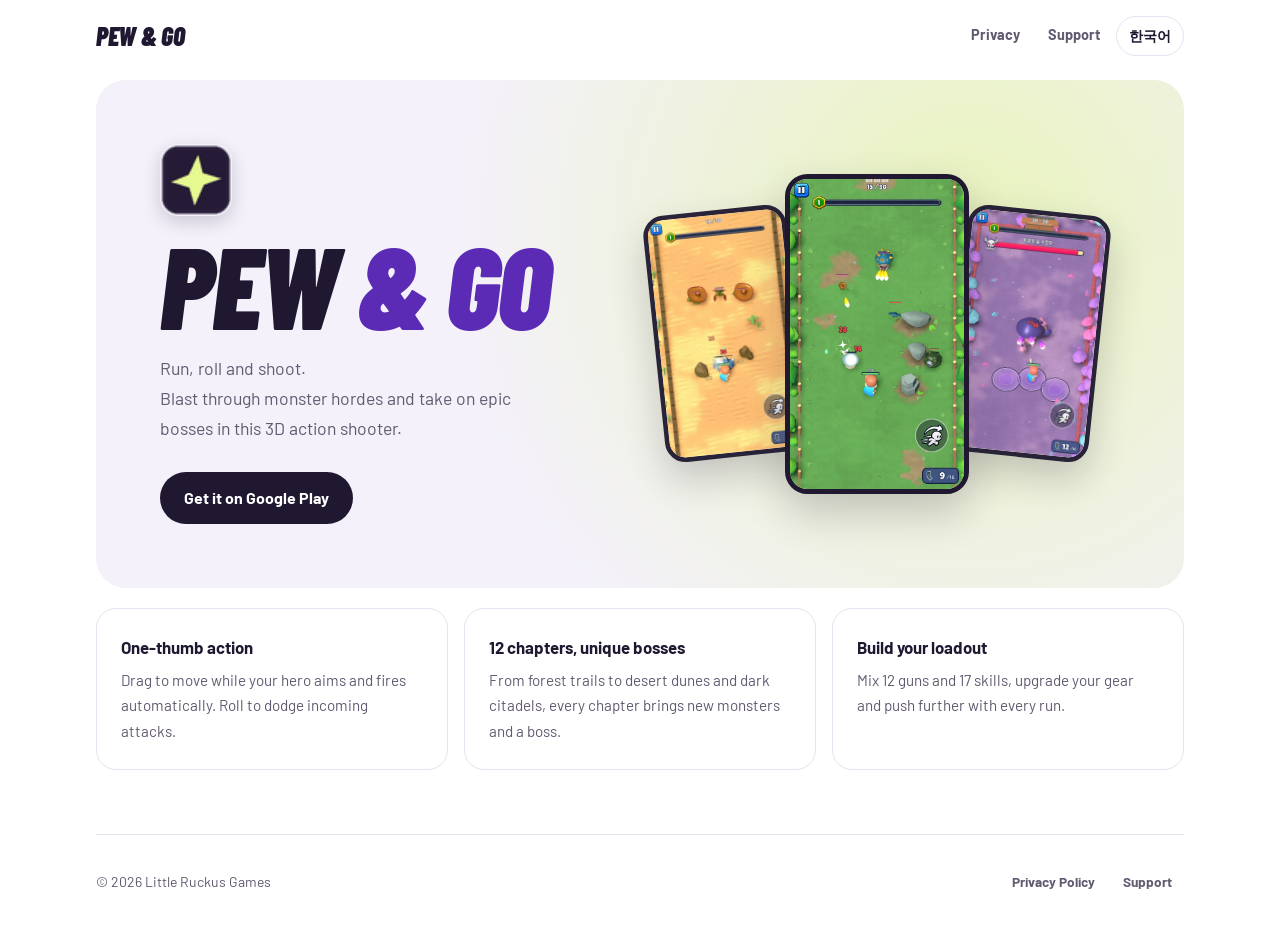
==== index.html @ d0fb1a33 "Add Pew & Go website English home, Korean home (/ko/, 빵야 퀘스트), bilingual privacy policy and support " ====
<!doctype html>
<html lang="en">
<head>
  <meta charset="utf-8">
  <meta name="viewport" content="width=device-width, initial-scale=1">
  <meta name="description" content="Run, roll and shoot your way through monster hordes in Pew &amp; Go, a 3D action shooter.">
  <link rel="canonical" href="https://pewandgo.mogako.xyz/">
  <link rel="alternate" hreflang="en" href="https://pewandgo.mogako.xyz/">
  <link rel="alternate" hreflang="ko" href="https://pewandgo.mogako.xyz/ko/">
  <link rel="icon" href="assets/icon.png" type="image/png">
  <link rel="stylesheet" href="assets/site.css">
  <title>Pew &amp; Go</title>
</head>
<body>
  <header class="site-header wrap">
    <a class="wordmark" href="./">Pew &amp; Go</a>
    <nav class="site-nav" aria-label="Main">
      <a href="privacy/">Privacy</a>
      <a href="support/">Support</a>
      <a class="lang-link" href="ko/" lang="ko" hreflang="ko">한국어</a>
    </nav>
  </header>

  <main class="wrap" id="main">
    <section class="hero" aria-labelledby="game-title">
      <div class="hero-copy">
        <img class="app-icon" src="assets/icon.png" width="88" height="88" alt="">
        <h1 class="game-title" id="game-title">Pew <span>&amp; Go</span></h1>
        <p class="hero-lead">Run, roll and shoot.<br>Blast through monster hordes and take on epic bosses in this 3D action shooter.</p>
        <a class="button" href="https://play.google.com/store/apps/details?id=com.littleruckus.pewandgo">
          Get it on Google Play
        </a>
      </div>

      <div class="hero-screens" aria-hidden="true">
        <img class="screen screen-side" src="assets/gameplay/cactus-dunes.webp" width="540" height="960" alt="">
        <img class="screen screen-main" src="assets/gameplay/monster-trail.webp" width="540" height="960" alt="">
        <img class="screen screen-side" src="assets/gameplay/amber-woods.webp" width="540" height="960" alt="">
      </div>
    </section>

    <section class="features" aria-label="Features">
      <article class="feature">
        <h2>One-thumb action</h2>
        <p>Drag to move while your hero aims and fires automatically. Roll to dodge incoming attacks.</p>
      </article>
      <article class="feature">
        <h2>12 chapters, unique bosses</h2>
        <p>From forest trails to desert dunes and dark citadels, every chapter brings new monsters and a boss.</p>
      </article>
      <article class="feature">
        <h2>Build your loadout</h2>
        <p>Mix 12 guns and 17 skills, upgrade your gear and push further with every run.</p>
      </article>
    </section>
  </main>

  <footer class="site-footer wrap">
    <p>© 2026 Little Ruckus Games</p>
    <nav class="site-nav" aria-label="Footer">
      <a href="privacy/">Privacy Policy</a>
      <a href="support/">Support</a>
    </nav>
  </footer>
</body>
</html>
---- assets/site.css ----
@font-face {
  font-family: Barlow;
  src: url("fonts/barlow-regular.woff2") format("woff2");
  font-weight: 400;
  font-display: swap;
}

@font-face {
  font-family: Barlow;
  src: url("fonts/barlow-bold.woff2") format("woff2");
  font-weight: 700;
  font-display: swap;
}

@font-face {
  font-family: "Barlow Condensed";
  src: url("fonts/barlow-condensed-black-italic.woff2") format("woff2");
  font-style: italic;
  font-weight: 900;
  font-display: swap;
}

:root {
  color-scheme: light;
  --ink: #1f1830;
  --muted: #625a70;
  --bg: #ffffff;
  --soft: #f4f1fa;
  --line: #e7e2ef;
  --accent: #5b2bb5;
  --lime: #dff58a;
  --display: "Barlow Condensed", "Arial Narrow", sans-serif;
  --radius: 1.25rem;
}

*,
*::before,
*::after {
  box-sizing: border-box;
}

body {
  display: flex;
  flex-direction: column;
  min-height: 100vh;
  margin: 0;
  background: var(--bg);
  color: var(--ink);
  font: 1rem / 1.7 Barlow, "Pretendard", "Malgun Gothic", "Apple SD Gothic Neo", sans-serif;
  word-break: keep-all;
  overflow-wrap: anywhere;
  -webkit-font-smoothing: antialiased;
}

h1, h2, h3, p, ul {
  margin: 0;
}

img {
  display: block;
  max-width: 100%;
  height: auto;
}

a {
  color: var(--accent);
  text-underline-offset: 0.2em;
}

a:focus-visible {
  outline: 2px solid var(--accent);
  outline-offset: 3px;
  border-radius: 0.25rem;
}

.wrap {
  width: min(100% - 2.5rem, 68rem);
  margin-inline: auto;
}

/* Header / footer */

.site-header,
.site-footer {
  display: flex;
  align-items: center;
  justify-content: space-between;
  flex-wrap: wrap;
  gap: 0.5rem 1rem;
}

.site-header {
  min-height: 4.5rem;
}

.wordmark {
  color: var(--ink);
  font: italic 900 1.6rem / 1 var(--display);
  text-decoration: none;
  text-transform: uppercase;
  letter-spacing: -0.01em;
}

.wordmark-ko {
  font: 900 1.35rem / 1 "Pretendard", "Malgun Gothic", "Apple SD Gothic Neo", sans-serif;
  letter-spacing: -0.04em;
}

.site-nav {
  display: flex;
  flex-wrap: wrap;
  gap: 0.25rem;
}

.site-nav .lang-link {
  border: 1px solid var(--line);
  color: var(--ink);
}

.site-nav a {
  padding: 0.45rem 0.75rem;
  border-radius: 999px;
  color: var(--muted);
  font-size: 0.9rem;
  font-weight: 700;
  text-decoration: none;
}

.site-nav a:hover,
.site-nav a[aria-current="page"] {
  background: var(--soft);
  color: var(--ink);
}

.site-footer {
  margin-top: auto;
  padding-block: 1.75rem;
  border-top: 1px solid var(--line);
}

.site-footer p {
  color: var(--muted);
  font-size: 0.875rem;
}

.site-footer .site-nav a {
  font-size: 0.85rem;
}

/* Home */

.hero {
  display: grid;
  grid-template-columns: 1fr 1.1fr;
  align-items: center;
  gap: 2rem;
  margin-top: 0.5rem;
  padding: clamp(2rem, 5vw, 4rem);
  border-radius: calc(var(--radius) * 1.5);
  background:
    radial-gradient(circle at 80% 30%, rgb(223 245 138 / 0.55), transparent 55%),
    var(--soft);
  overflow: hidden;
}

.app-icon {
  width: 4.5rem;
  height: 4.5rem;
  margin-bottom: 1.25rem;
  border-radius: 1.1rem;
  box-shadow: 0 6px 18px rgb(31 24 48 / 0.18);
}

.game-title {
  font: italic 900 clamp(4rem, 9vw, 7.5rem) / 0.85 var(--display);
  letter-spacing: -0.02em;
  text-transform: uppercase;
}

.game-title span {
  color: var(--accent);
}

.game-title-ko {
  font: 900 clamp(3.4rem, 7.5vw, 6rem) / 1.05 "Pretendard", "Malgun Gothic", "Apple SD Gothic Neo", sans-serif;
  letter-spacing: -0.05em;
}

.hero-lead {
  max-width: 24rem;
  margin-top: 1.25rem;
  color: var(--muted);
  font-size: 1.1rem;
}

.button {
  display: inline-flex;
  align-items: center;
  min-height: 3.25rem;
  margin-top: 1.75rem;
  padding: 0 1.5rem;
  border-radius: 999px;
  background: var(--ink);
  color: #fff;
  font-weight: 700;
  text-decoration: none;
  transition: transform 0.15s ease, background 0.15s ease;
}

.button:hover {
  background: var(--accent);
  transform: translateY(-1px);
}

.hero-screens {
  display: flex;
  align-items: center;
  justify-content: center;
}

.screen {
  width: 32%;
  border: 5px solid var(--ink);
  border-radius: 1.4rem;
  background: var(--ink);
  box-shadow: 0 18px 40px rgb(31 24 48 / 0.22);
}

.screen-main {
  position: relative;
  z-index: 1;
  width: 38%;
}

.screen-side {
  opacity: 0.95;
}

.screen-side:first-child {
  transform: translateX(12%) rotate(-6deg) scale(0.92);
}

.screen-side:last-child {
  transform: translateX(-12%) rotate(6deg) scale(0.92);
}

.features {
  display: grid;
  grid-template-columns: repeat(3, 1fr);
  gap: 1rem;
  margin-block: 1.25rem 4rem;
}

.feature {
  padding: 1.5rem;
  border: 1px solid var(--line);
  border-radius: var(--radius);
}

.feature h2 {
  margin-bottom: 0.4rem;
  font-size: 1.05rem;
}

.feature p {
  color: var(--muted);
  font-size: 0.95rem;
}

/* Text pages */

.page {
  max-width: 44rem;
  padding-block: 2.5rem 4.5rem;
}

.page-head {
  padding-bottom: 1.75rem;
  border-bottom: 1px solid var(--line);
}

.page-head h1 {
  font-size: clamp(1.9rem, 5vw, 2.5rem);
  line-height: 1.2;
  letter-spacing: -0.03em;
}

.page-head p {
  margin-top: 0.5rem;
  color: var(--muted);
}

.lang-switch {
  display: flex;
  gap: 0.5rem;
  margin-top: 1.25rem;
}

.lang-switch a {
  padding: 0.35rem 0.9rem;
  border: 1px solid var(--line);
  border-radius: 999px;
  color: var(--ink);
  font-size: 0.875rem;
  font-weight: 700;
  text-decoration: none;
}

.lang-switch a:hover {
  border-color: var(--accent);
  color: var(--accent);
}

.prose > section {
  padding-top: 2rem;
}

.prose > section + section {
  margin-top: 2.5rem;
  border-top: 1px solid var(--line);
}

.prose h2 {
  margin-top: 1.75rem;
  margin-bottom: 0.5rem;
  font-size: 1.2rem;
  letter-spacing: -0.01em;
}

.prose section > h2:first-child,
.prose .section-title {
  margin-top: 0;
}

.prose .section-title {
  font-size: 1.5rem;
}

.prose h3 {
  margin-top: 1.5rem;
  margin-bottom: 0.4rem;
  font-size: 1.05rem;
}

.prose p + p {
  margin-top: 0.6rem;
}

.prose p,
.prose li {
  color: #3b3448;
}

.prose ul {
  margin-top: 0.6rem;
  padding-left: 1.2rem;
}

.prose li + li {
  margin-top: 0.25rem;
}

.contact-card {
  display: flex;
  flex-direction: column;
  gap: 0.15rem;
  padding: 1.25rem 1.5rem;
  border-radius: var(--radius);
  background: var(--soft);
  color: var(--ink);
  text-decoration: none;
  transition: background 0.15s ease;
}

.contact-card:hover {
  background: #ebe5f6;
}

.contact-label {
  color: var(--muted);
  font-size: 0.85rem;
  font-weight: 700;
}

.contact-value {
  color: var(--accent);
  font-size: 1.2rem;
  font-weight: 700;
}

@media (max-width: 48rem) {
  .wrap {
    width: calc(100% - 2rem);
  }

  .hero {
    grid-template-columns: 1fr;
    padding: 2rem 1.5rem 1.5rem;
    text-align: center;
  }

  .app-icon {
    margin-inline: auto;
  }

  .hero-lead {
    margin-inline: auto;
  }

  .hero-screens {
    margin-top: 0.5rem;
  }

  .features {
    grid-template-columns: 1fr;
    margin-bottom: 3rem;
  }

  .site-nav a {
    padding-inline: 0.6rem;
  }
}
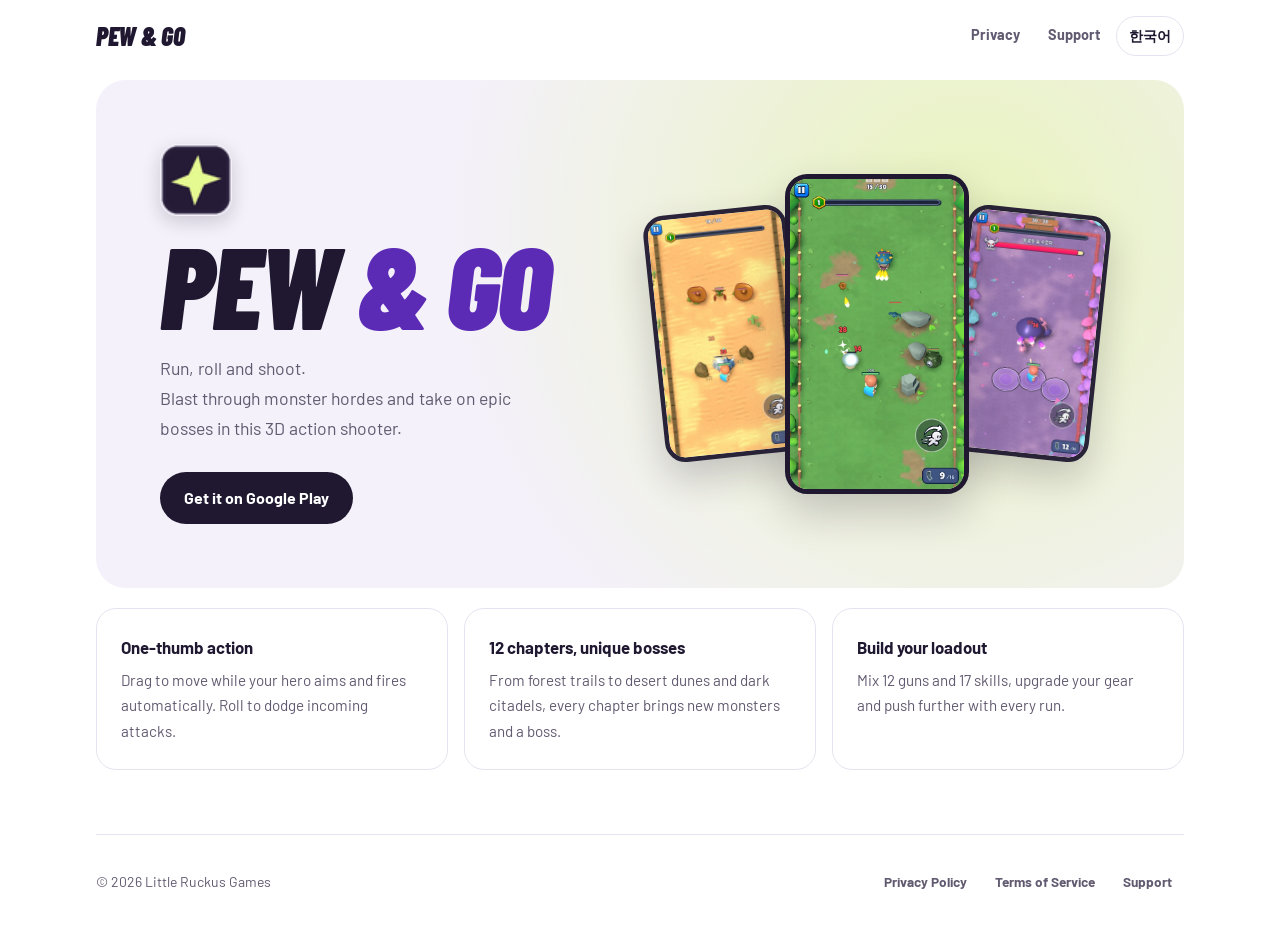
==== commit d68d1d84: "Publish bilingual Pew & Go terms of service" ====
--- a/index.html
+++ b/index.html
@@ -59,6 +59,7 @@
     <p>© 2026 Little Ruckus Games</p>
     <nav class="site-nav" aria-label="Footer">
       <a href="privacy/">Privacy Policy</a>
+      <a href="terms/">Terms of Service</a>
       <a href="support/">Support</a>
     </nav>
   </footer>
